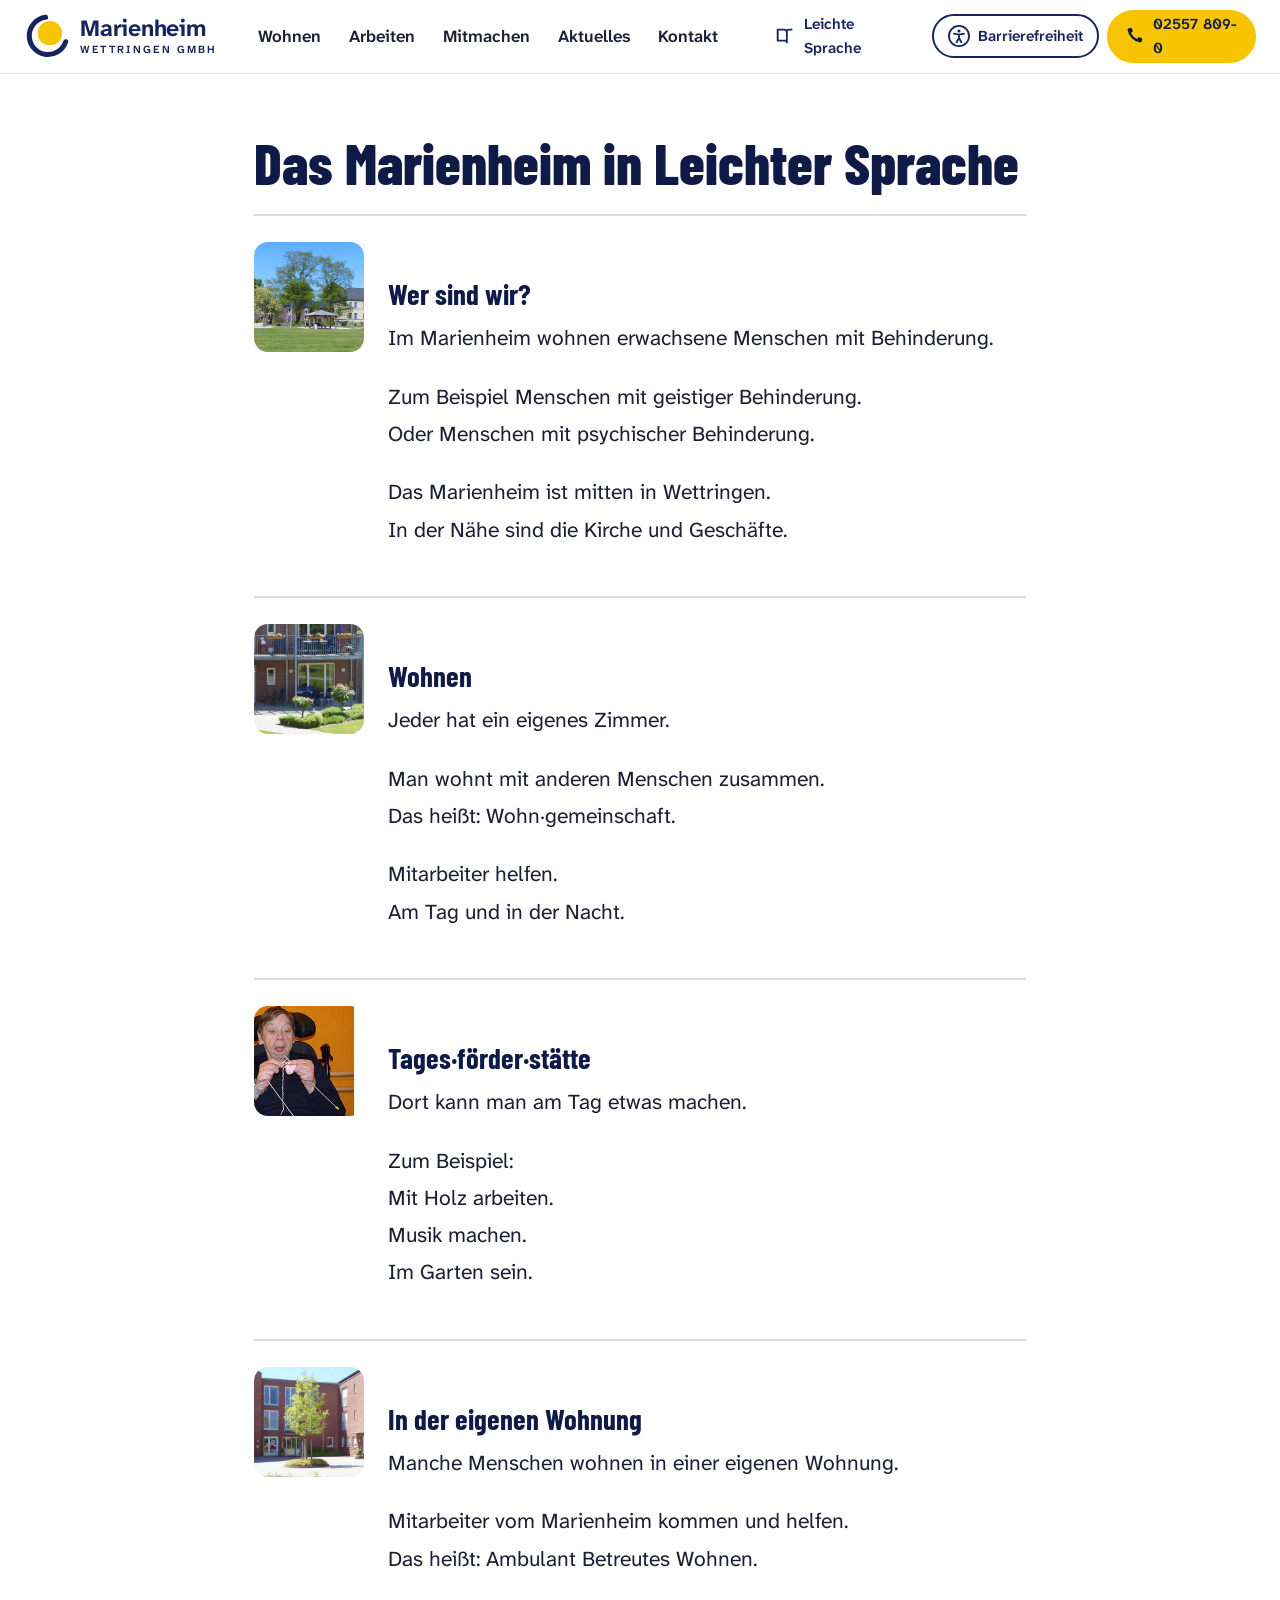
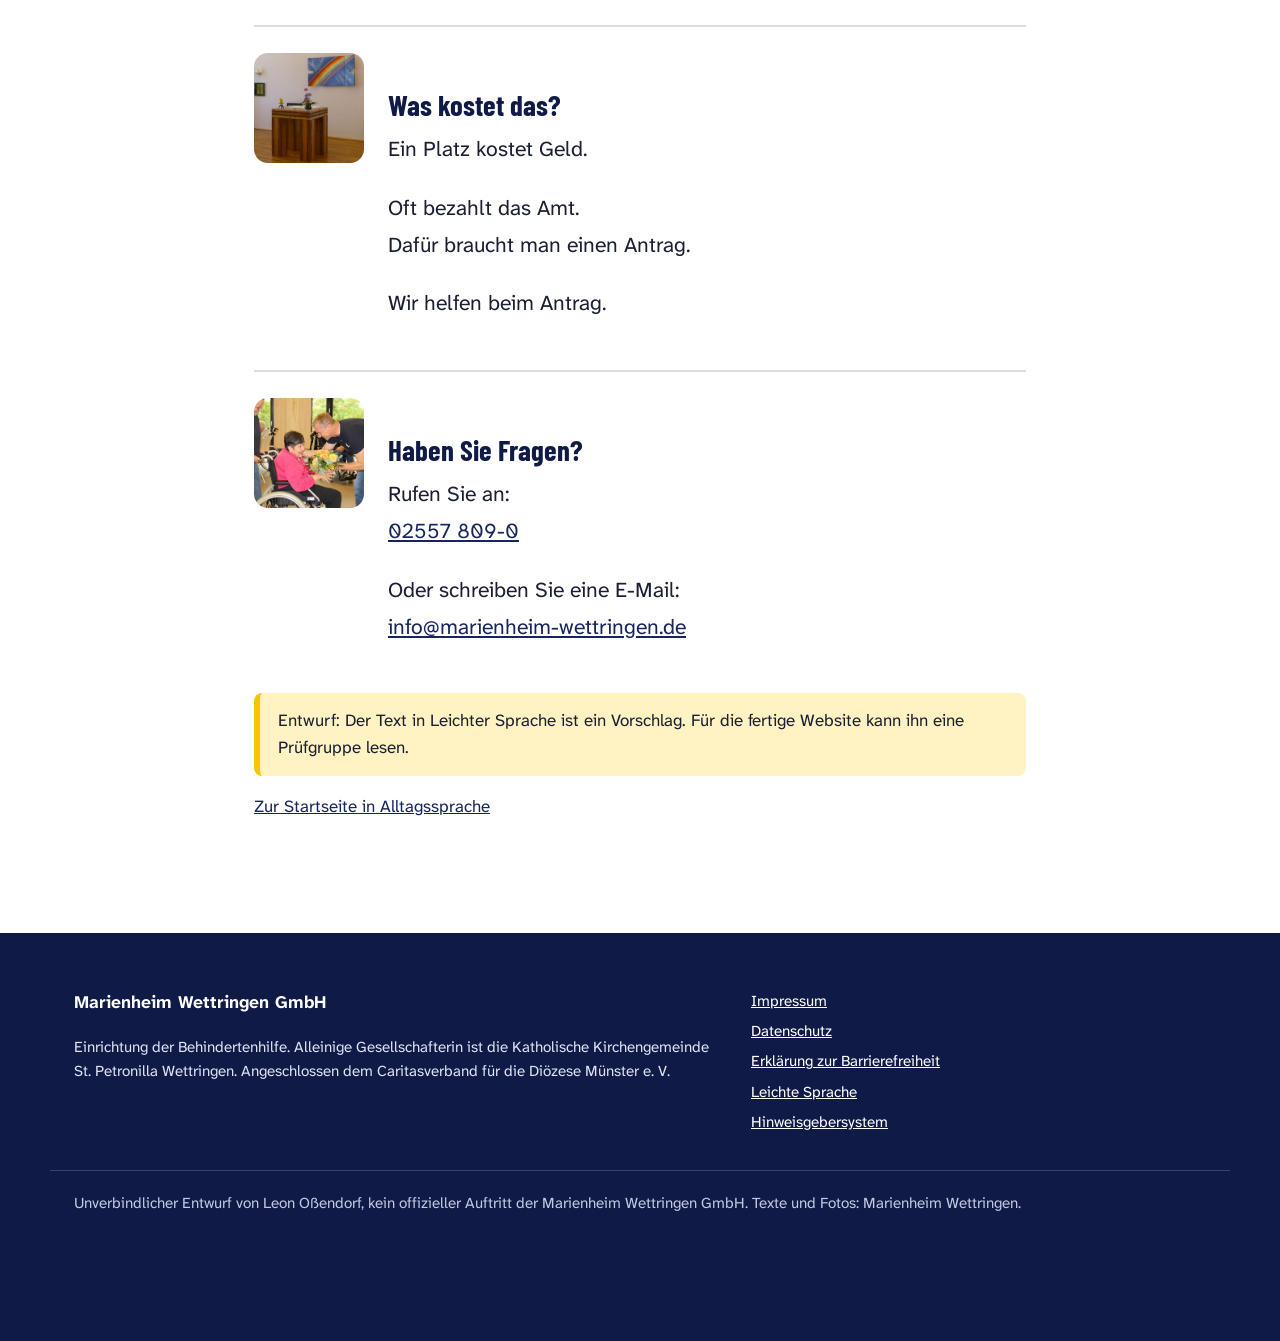
==== leichte-sprache.html @ 82c479a9 "Entwurf Marienheim Wettringen (Martin) Co-Authored-By: Claude Opus 5.5 <noreply@anthropic.com>" ====
<!DOCTYPE html>
<html lang="de-DE">
<head>
<meta charset="utf-8">
<meta name="viewport" content="width=device-width, initial-scale=1">
<meta name="robots" content="noindex,nofollow">
<title>Leichte Sprache – Marienheim Wettringen (Entwurf)</title>
<meta name="description" content="Unverbindlicher Entwurf: Marienheim Wettringen, Einrichtung der Behindertenhilfe mitten in Wettringen.">
<link rel="preload" href="fonts/atkinson-var.woff2" as="font" type="font/woff2" crossorigin>
<link rel="preload" href="fonts/barlow-condensed-latin-800-normal.woff2" as="font" type="font/woff2" crossorigin>
<link rel="stylesheet" href="css/style.css?v=1">
<link rel="icon" href="img/favicon.svg" type="image/svg+xml">
<script>try{var a=JSON.parse(localStorage.getItem('mh-a11y')||'{}');var c=document.documentElement.classList;if(a.size)c.add('fs-'+a.size);if(a.contrast)c.add('hc');if(a.spacing)c.add('ls');if(a.motion)c.add('nomotion');}catch(e){}</script>
</head>
<body>
<a class="skip" href="#inhalt">Zum Inhalt springen</a>

<header class="kopf" id="kopf">
  <div class="kopf__in">
    <a class="logo" href="./" aria-label="Marienheim Wettringen GmbH, zur Startseite">
      <svg class="logo__zeichen" viewBox="0 0 64 64" aria-hidden="true" focusable="false">
        <circle cx="36" cy="28" r="17" fill="var(--gelb)"/>
        <path d="M30 6 A26 26 0 1 0 58 40" fill="none" stroke="var(--blau)" stroke-width="7" stroke-linecap="round"/>
      </svg>
      <span class="logo__text"><span class="logo__name">Marienheim</span><span class="logo__ort">Wettringen GmbH</span></span>
    </a>
    <nav class="hauptnav" aria-label="Hauptmenü">
      <ul>
        <li><a href="./#wohnen">Wohnen</a></li>
        <li><a href="./#arbeiten">Arbeiten</a></li>
        <li><a href="./#mitmachen">Mitmachen</a></li>
        <li><a href="./#aktuelles">Aktuelles</a></li>
        <li><a href="./#kontakt">Kontakt</a></li>
      </ul>
    </nav>
    <div class="kopf__werkzeug">
      <a class="ls-link" href="leichte-sprache.html"><svg viewBox="0 0 24 24" aria-hidden="true"><path d="M4 5h7a3 3 0 0 1 3 3v11a2 2 0 0 0-2-2H4zM20 5h-4a2 2 0 0 0-2 2" fill="none" stroke="currentColor" stroke-width="2" stroke-linejoin="round"/></svg>Leichte Sprache</a>
      <button class="a11y-knopf" type="button" aria-expanded="false" aria-controls="a11y-panel">
        <svg viewBox="0 0 24 24" aria-hidden="true"><circle cx="12" cy="12" r="11" fill="none" stroke="currentColor" stroke-width="2"/><circle cx="12" cy="6.6" r="1.7" fill="currentColor"/><path d="M6.5 9.4l5.5 1.2 5.5-1.2M12 10.6v3.6l-2.6 4.6M12 14.2l2.6 4.6" fill="none" stroke="currentColor" stroke-width="2" stroke-linecap="round" stroke-linejoin="round"/></svg>
        <span>Barrierefreiheit</span>
      </button>
      <a class="tel-knopf" href="tel:+4925578090" aria-label="Anrufen: 02557 809-0"><svg viewBox="0 0 24 24" aria-hidden="true"><path d="M6.6 3.5l2.6-.6 1.6 4-2 1.5a12 12 0 0 0 6.8 6.8l1.5-2 4 1.6-.6 2.6a2 2 0 0 1-2 1.6A16.5 16.5 0 0 1 5 5.5a2 2 0 0 1 1.6-2z" fill="currentColor"/></svg><span>02557 809-0</span></a>
    </div>
  </div>

  <div class="a11y-panel" id="a11y-panel" hidden>
    <div class="a11y-panel__in">
      <h2 class="a11y-panel__titel">Seite anpassen</h2>
      <div class="a11y-gruppe" role="group" aria-label="Schriftgröße">
        <span class="a11y-label">Schriftgröße</span>
        <button type="button" data-size="" aria-pressed="true">Normal</button>
        <button type="button" data-size="1" aria-pressed="false">Größer</button>
        <button type="button" data-size="2" aria-pressed="false">Sehr groß</button>
      </div>
      <div class="a11y-gruppe">
        <button type="button" class="a11y-schalter" data-toggle="contrast" aria-pressed="false">Starker Kontrast</button>
        <button type="button" class="a11y-schalter" data-toggle="spacing" aria-pressed="false">Mehr Zeilenabstand</button>
        <button type="button" class="a11y-schalter" data-toggle="motion" aria-pressed="false">Bewegungen aus</button>
        <button type="button" class="a11y-schalter" id="vorlesen" aria-pressed="false">Seite vorlesen</button>
      </div>
      <p class="a11y-links"><a href="leichte-sprache.html">Diese Seite in Leichter Sprache</a> · <a href="barrierefreiheit.html">Erklärung zur Barrierefreiheit</a></p>
      <button type="button" class="a11y-zu" aria-label="Einstellungen schließen">Schließen</button>
    </div>
  </div>
</header>
<main id="inhalt" class="unterseite"><div class="rahmen">
<h1>Das Marienheim in Leichter Sprache</h1>
<div class="ls-text">
<div class="ls-block"><img src="img/gelaende-kirche.jpg" alt="Das Gelände vom Marienheim mit Wiese und Häusern."><div>
<h2>Wer sind wir?</h2>
<p>Im Marienheim wohnen erwachsene Menschen mit Behinderung.</p>
<p>Zum Beispiel Menschen mit geistiger Behinderung.<br>Oder Menschen mit psychischer Behinderung.</p>
<p>Das Marienheim ist mitten in Wettringen.<br>In der Nähe sind die Kirche und Geschäfte.</p></div></div>
<div class="ls-block"><img src="img/terrasse.jpg" alt="Ein Wohnhaus mit Terrasse und Balkon."><div>
<h2>Wohnen</h2>
<p>Jeder hat ein eigenes Zimmer.</p>
<p>Man wohnt mit anderen Menschen zusammen.<br>Das heißt: Wohn·gemeinschaft.</p>
<p>Mitarbeiter helfen.<br>Am Tag und in der Nacht.</p></div></div>
<div class="ls-block"><img src="img/tfs-2.jpg" alt="Ein Mann lacht bei einer Bastel·arbeit."><div>
<h2>Tages·förder·stätte</h2>
<p>Dort kann man am Tag etwas machen.</p>
<p>Zum Beispiel:<br>Mit Holz arbeiten.<br>Musik machen.<br>Im Garten sein.</p></div></div>
<div class="ls-block"><img src="img/wohnhaus.jpg" alt="Ein Wohnhaus aus rotem Backstein."><div>
<h2>In der eigenen Wohnung</h2>
<p>Manche Menschen wohnen in einer eigenen Wohnung.</p>
<p>Mitarbeiter vom Marienheim kommen und helfen.<br>Das heißt: Ambulant Betreutes Wohnen.</p></div></div>
<div class="ls-block"><img src="img/kapelle.jpg" alt="Ein heller Raum mit Altar."><div>
<h2>Was kostet das?</h2>
<p>Ein Platz kostet Geld.</p>
<p>Oft bezahlt das Amt.<br>Dafür braucht man einen Antrag.</p>
<p>Wir helfen beim Antrag.</p></div></div>
<div class="ls-block"><img src="img/patronatsfest.jpg" alt="Ein Mann schenkt einer Frau Blumen."><div>
<h2>Haben Sie Fragen?</h2>
<p>Rufen Sie an:<br><a href="tel:+4925578090">02557 809-0</a></p>
<p>Oder schreiben Sie eine E-Mail:<br><a href="mailto:info@marienheim-wettringen.de">info@marienheim-wettringen.de</a></p></div></div>
</div>
<p class="vermerk">Entwurf: Der Text in Leichter Sprache ist ein Vorschlag. Für die fertige Website kann ihn eine Prüfgruppe lesen.</p>
<p><a href="./">Zur Startseite in Alltagssprache</a></p>
</div></main>
<footer class="fuss">
  <div class="rahmen fuss__raster">
    <div>
      <p class="fuss__name">Marienheim Wettringen GmbH</p>
      <p>Einrichtung der Behindertenhilfe. Alleinige Gesellschafterin ist die Katholische Kirchengemeinde St.&nbsp;Petronilla Wettringen. Angeschlossen dem Caritasverband für die Diözese Münster e.&nbsp;V.</p>
    </div>
    <ul class="fuss__links">
      <li><a href="impressum.html">Impressum</a></li>
      <li><a href="datenschutz.html">Datenschutz</a></li>
      <li><a href="barrierefreiheit.html">Erklärung zur Barrierefreiheit</a></li>
      <li><a href="leichte-sprache.html">Leichte Sprache</a></li>
      <li><a href="https://marienheim-wettringen.interne-meldestelle.de/" rel="noopener">Hinweisgebersystem</a></li>
    </ul>
  </div>
  <div class="rahmen fuss__entwurf">
    <p>Unverbindlicher Entwurf von Leon Oßendorf, kein offizieller Auftritt der Marienheim Wettringen GmbH. Texte und Fotos: Marienheim Wettringen.</p>
  </div>
</footer>
<script src="js/main.js?v=1" defer></script>
</body>
</html>
---- css/style.css ----
@font-face{font-family:"Atkinson";src:url(../fonts/atkinson-var.woff2) format("woff2");font-weight:200 800;font-display:swap}
@font-face{font-family:"Barlow C";src:url(../fonts/barlow-condensed-latin-600-normal.woff2) format("woff2");font-weight:600;font-display:swap}
@font-face{font-family:"Barlow C";src:url(../fonts/barlow-condensed-latin-700-normal.woff2) format("woff2");font-weight:700;font-display:swap}
@font-face{font-family:"Barlow C";src:url(../fonts/barlow-condensed-latin-800-normal.woff2) format("woff2");font-weight:800;font-display:swap}

:root{
  --blau:#17255e; --blau-2:#22337a; --blau-tief:#0f1a47;
  --gelb:#f6c400; --gelb-hell:#fff3c4;
  --text:#1b1f33; --grau:#4f5468; --linie:#d9dce6; --flaeche:#f3f5fa;
  --fokus:#d6338a;
  --rahmen:1180px;
  --fs:1.0625rem;
  --lh:1.6;
  --display:"Barlow C","Arial Narrow",sans-serif;
}
html.fs-1{--fs:1.25rem}
html.fs-2{--fs:1.45rem}
html.ls{--lh:2}
html.ls p, html.ls li, html.ls dd{letter-spacing:.02em;word-spacing:.08em}

*,*::before,*::after{box-sizing:border-box}
html{scroll-behavior:smooth;scroll-padding-top:96px}
html.nomotion{scroll-behavior:auto}
body{margin:0;font-family:"Atkinson",system-ui,sans-serif;font-size:var(--fs);line-height:var(--lh);color:var(--text);background:#fff;-webkit-font-smoothing:antialiased}
img{max-width:100%;height:auto;display:block}
a{color:var(--blau)}
a:hover{text-decoration-thickness:2px}
:focus-visible{outline:3px solid var(--fokus);outline-offset:3px;border-radius:4px}
h1,h2,h3{line-height:1.12;margin:0}
p{margin:0 0 1em}
.rahmen{max-width:var(--rahmen);margin:0 auto;padding:0 24px}

.skip{position:absolute;left:12px;top:-60px;background:var(--blau);color:#fff;padding:12px 18px;border-radius:8px;z-index:100;font-weight:700}
.skip:focus{top:12px}

/* ---------- Kopf ---------- */
.kopf{position:sticky;top:0;z-index:50;background:#fff;border-bottom:1px solid var(--linie)}
.kopf__in{max-width:1320px;margin:0 auto;padding:10px 24px;display:flex;align-items:center;gap:28px}
.logo{display:flex;align-items:center;gap:10px;text-decoration:none;color:var(--blau);flex:none}
.logo__zeichen{width:46px;height:46px}
.logo__text{display:flex;flex-direction:column;line-height:1}
.logo__name{font-weight:700;font-size:1.45rem;letter-spacing:-.01em}
.logo__ort{font-size:.68rem;letter-spacing:.2em;text-transform:uppercase;margin-top:4px;font-weight:600}
.hauptnav ul{list-style:none;margin:0;padding:0;display:flex;gap:4px}
.hauptnav a{display:block;padding:10px 12px;text-decoration:none;font-weight:600;color:var(--text);border-radius:8px}
.hauptnav a:hover{background:var(--flaeche);color:var(--blau)}
.kopf__werkzeug{margin-left:auto;display:flex;align-items:center;gap:8px}
.ls-link,.a11y-knopf,.tel-knopf{display:inline-flex;align-items:center;gap:8px;min-height:44px;padding:0 14px;border-radius:999px;font:inherit;font-weight:600;font-size:.95rem;text-decoration:none;cursor:pointer}
.ls-link svg,.a11y-knopf svg,.tel-knopf svg{width:22px;height:22px;flex:none}
.ls-link{color:var(--blau);border:2px solid transparent}
.ls-link:hover{border-color:var(--linie)}
.a11y-knopf{background:#fff;color:var(--blau);border:2px solid var(--blau)}
.a11y-knopf[aria-expanded="true"]{background:var(--blau);color:#fff}
.tel-knopf{background:var(--gelb);color:var(--blau-tief);border:2px solid var(--gelb)}
.tel-knopf:hover{background:#ffd633}

.a11y-panel{border-top:1px solid var(--linie);background:var(--flaeche)}
.a11y-panel__in{max-width:1320px;margin:0 auto;padding:18px 24px;display:flex;flex-wrap:wrap;gap:14px 28px;align-items:center}
.a11y-panel__titel{font-size:1.1rem;width:100%}
.a11y-gruppe{display:flex;flex-wrap:wrap;gap:8px;align-items:center}
.a11y-label{font-weight:700;margin-right:4px}
.a11y-panel button{min-height:44px;padding:0 16px;border-radius:999px;border:2px solid var(--blau);background:#fff;color:var(--blau);font:inherit;font-weight:600;cursor:pointer}
.a11y-panel button[aria-pressed="true"]{background:var(--blau);color:#fff}
.a11y-links{margin:0}
.a11y-panel .a11y-zu{margin-left:auto;border-color:var(--grau);color:var(--grau)}

.stellen-band{display:flex;flex-wrap:wrap;gap:6px 14px;align-items:center;justify-content:center;padding:11px 24px;background:var(--blau);color:#fff;text-decoration:none;font-size:.98rem;text-align:center}
.stellen-band__punkt{width:10px;height:10px;border-radius:50%;background:var(--gelb);box-shadow:0 0 0 4px rgba(246,196,0,.25)}
.stellen-band__pfeil{font-weight:700;color:var(--gelb);white-space:nowrap}
.stellen-band:hover .stellen-band__pfeil{text-decoration:underline}

/* ---------- Hero ---------- */
.hero{position:relative;display:grid;grid-template-columns:minmax(0,1.35fr) minmax(0,1fr);max-width:1320px;margin:0 auto;padding:0 0 64px}
.hero__flaeche{background:var(--gelb);border-top-right-radius:42% 100%;padding:64px 22% 72px 24px;margin-right:-14%}
.hero__text{max-width:660px;margin-left:auto;margin-right:0}
@media (min-width:1321px){.hero__flaeche{margin-left:calc((100vw - 1320px)/-2);padding-left:calc((100vw - 1320px)/2 + 24px)}}
.hero__titel{font-family:var(--display);font-weight:800;color:var(--blau-tief);font-size:clamp(3rem,6.4vw,5.6rem);line-height:.95;letter-spacing:-.005em;text-wrap:balance}
.hero__herkunft{margin:14px 0 26px;font-size:.95rem;color:var(--blau-tief);font-weight:600;display:flex;align-items:center;gap:10px}
.hero__herkunft::before{content:"";width:34px;height:3px;background:var(--blau);border-radius:2px}
.hero__lead{font-size:1.15em;max-width:36em;color:#14183a}

.wege{margin-top:30px}
.wege__vor{font-family:var(--display);font-weight:700;font-size:1.5rem;color:var(--blau-tief);margin:0 0 6px}
.wege__liste{list-style:none;margin:0;padding:0;border-top:2px solid var(--blau)}
.weg{display:grid;grid-template-columns:1fr auto;align-items:center;column-gap:16px;padding:14px 4px 14px 0;border-bottom:2px solid var(--blau);text-decoration:none;color:var(--blau-tief)}
.weg__haupt{font-family:var(--display);font-weight:700;font-size:clamp(1.45rem,2.4vw,1.9rem);line-height:1.1}
.weg__neben{grid-column:1;font-size:.95rem;color:#2a2f4f}
.weg__pfeil{grid-row:1 / span 2;grid-column:2;width:48px;height:48px;border-radius:50%;display:grid;place-items:center;background:var(--blau);color:var(--gelb);font-size:1.4rem;transition:transform .35s ease,background .35s ease}
.weg:hover .weg__pfeil,.weg:focus-visible .weg__pfeil{transform:translateX(6px);background:var(--blau-tief)}
.weg:hover .weg__haupt{text-decoration:underline;text-decoration-thickness:2px;text-underline-offset:5px}

.hero__bild{position:relative;margin:56px 24px 0 0;align-self:start;z-index:2}
.hero__kreis{position:relative;width:min(100%,500px);aspect-ratio:1;border-radius:50%;overflow:hidden;margin-left:auto;box-shadow:0 24px 60px -24px rgba(15,26,71,.45);border:10px solid #fff}
.hero__kreis img{width:100%;height:100%;object-fit:cover;object-position:50% 30%}
.hero__bogen{position:absolute;width:min(112%,560px);right:-6%;top:-6%;pointer-events:none;overflow:visible}
.hero__bogen path{stroke-dasharray:1;stroke-dashoffset:1;animation:bogen 1.6s .3s cubic-bezier(.65,0,.35,1) forwards}
@keyframes bogen{to{stroke-dashoffset:0}}
.hero__bild figcaption{margin:22px 0 0 auto;max-width:300px;font-size:.92rem;color:var(--grau);text-align:right}

/* ---------- Allgemein ---------- */
.titel{font-family:var(--display);font-weight:800;font-size:clamp(2.2rem,4.2vw,3.4rem);color:var(--blau-tief);letter-spacing:-.005em;text-wrap:balance}
.titel--hell{color:#fff}
.untertitel{font-family:var(--display);font-weight:700;font-size:1.7rem;color:var(--blau-tief);margin-bottom:10px}
.untertitel--klein{font-size:1.35rem;margin-top:28px}
.einleitung{font-size:1.12em;color:var(--grau);max-width:40em;margin-top:16px}
.einleitung--hell{color:#dfe3f3}
.knopf{display:inline-flex;align-items:center;justify-content:center;min-height:48px;padding:0 24px;border-radius:999px;background:var(--blau);color:#fff;font:inherit;font-weight:700;text-decoration:none;border:2px solid var(--blau);cursor:pointer;transition:background .25s ease,transform .25s ease}
.knopf:hover{background:var(--blau-tief);transform:translateY(-1px)}
.knopf--rand{background:#fff;color:var(--blau)}
.knopf--rand:hover{background:var(--flaeche)}
.knopf--gross{min-height:56px;padding:0 36px;font-size:1.08em}

/* ---------- Wohnen ---------- */
.wohnen{padding:40px 0 96px}
.wohnen__kopf{max-width:820px}
.angebote{list-style:none;margin:48px 0 0;padding:0;border-top:1px solid var(--linie)}
.angebot{display:grid;grid-template-columns:150px 1fr auto;gap:24px;align-items:center;padding:26px 0;border-bottom:1px solid var(--linie)}
.angebot__zahl{font-family:var(--display);font-weight:800;font-size:4.2rem;line-height:1;color:var(--blau);display:flex;align-items:center;gap:12px}
.angebot__zahl::after{content:"";width:16px;height:16px;border-radius:50%;background:var(--gelb);flex:none}
.angebot__zahl--wort{font-size:2.6rem}
.angebot__text h3{font-size:1.3rem;color:var(--blau-tief);margin-bottom:6px}
.angebot__text p{margin:0;color:var(--grau);max-width:42em}
.angebot__knopf{white-space:nowrap;font-weight:700;text-decoration:none;color:var(--blau);border:2px solid var(--blau);border-radius:999px;padding:11px 20px;min-height:48px;display:inline-flex;align-items:center;transition:background .25s,color .25s}
.angebot__knopf:hover{background:var(--blau);color:#fff}

.weg-zum-platz{margin-top:64px;background:var(--flaeche);border-radius:28px;padding:40px}
.schritte{list-style:none;margin:20px 0 0;padding:0;display:grid;grid-template-columns:repeat(3,1fr);gap:28px;counter-reset:s}
.schritte li{display:flex;gap:16px;align-items:flex-start}
.schritte__nr{flex:none;width:44px;height:44px;border-radius:50%;background:var(--gelb);color:var(--blau-tief);font-family:var(--display);font-weight:800;font-size:1.5rem;display:grid;place-items:center}
.schritte strong{color:var(--blau-tief)}

.gelaende{margin-top:64px;display:grid;grid-template-columns:2fr 1fr 1fr;grid-template-rows:auto auto;gap:14px}
.gelaende figure{margin:0;position:relative;overflow:hidden;border-radius:18px}
.gelaende img{width:100%;height:100%;object-fit:cover;aspect-ratio:16/10;transition:transform .8s ease}
.gelaende figure:hover img{transform:scale(1.03)}
.gelaende__gross{grid-row:span 2}
.gelaende__gross img{aspect-ratio:auto;min-height:100%}
.gelaende figure:nth-child(4){grid-column:2 / span 2}
.gelaende figure:nth-child(4) img{aspect-ratio:21/8}
.gelaende figcaption{position:absolute;left:12px;bottom:12px;background:rgba(255,255,255,.94);color:var(--blau-tief);font-weight:600;font-size:.9rem;padding:5px 12px;border-radius:999px}

/* ---------- Arbeiten ---------- */
.arbeiten{background:var(--blau);color:#fff;padding:96px 0;position:relative;overflow:hidden}
.arbeiten::before{content:"";position:absolute;width:520px;height:520px;border-radius:50%;border:60px solid rgba(246,196,0,.12);right:-200px;top:-220px}
.arbeiten__raster{display:grid;grid-template-columns:minmax(0,1fr) minmax(0,1.1fr);gap:56px;position:relative}
.arbeiten__bild{margin:32px 0 0;max-width:460px}
.arbeiten__bild img{border-radius:20px;border:6px solid var(--gelb)}
.arbeiten__bild figcaption{font-size:.9rem;color:#c9cfe8;margin-top:10px}
.was-wir-bieten{list-style:none;margin:28px 0 0;padding:0}
.was-wir-bieten li{position:relative;padding:6px 0 6px 34px;color:#fff}
.was-wir-bieten li::before{content:"";position:absolute;left:0;top:13px;width:18px;height:18px;border-radius:50%;background:var(--gelb)}
.stellen__hinweis{color:#dfe3f3;margin-bottom:14px}
.stellen__liste{list-style:none;margin:0;padding:0;display:grid;gap:12px}
.stelle{display:grid;grid-template-columns:auto 1fr;grid-template-rows:auto auto;column-gap:16px;align-items:center;padding:18px 20px;border-radius:16px;background:#fff;color:var(--text);text-decoration:none;border:2px solid #fff;transition:transform .3s ease,box-shadow .3s ease}
.stelle:hover,.stelle:focus-visible{transform:translateX(6px);box-shadow:-6px 0 0 var(--gelb)}
.stelle__art{grid-row:span 2;font-family:var(--display);font-weight:700;font-size:.95rem;text-transform:uppercase;letter-spacing:.06em;background:var(--gelb);color:var(--blau-tief);border-radius:8px;padding:6px 10px;min-width:98px;text-align:center}
.stelle--aus .stelle__art{background:#dfe6ff}
.stelle--frei .stelle__art{background:#e8f4ea}
.stelle__name{font-weight:700;font-size:1.1rem;color:var(--blau-tief)}
.stelle__info{font-size:.94rem;color:var(--grau)}
.stellen__fuss{margin-top:22px;color:#dfe3f3}
.stellen__fuss a{color:#fff}

/* ---------- Aktuelles ---------- */
.aktuelles{padding:96px 0}
.beitraege{display:grid;grid-template-columns:repeat(3,1fr);gap:32px;margin-top:40px}
.beitrag img{border-radius:18px;aspect-ratio:4/3;object-fit:cover;width:100%}
.beitrag:nth-child(2){margin-top:48px}
.beitrag__text{padding-top:18px}
.beitrag__marke{font-size:.9rem;font-weight:700;color:var(--blau);margin-bottom:6px}
.beitrag h3{font-size:1.35rem;color:var(--blau-tief);margin-bottom:8px}
.beitrag p{color:var(--grau)}
details summary{cursor:pointer;font-weight:700;color:var(--blau);display:inline-flex;align-items:center;gap:8px;min-height:44px}
details summary::marker{content:""}
details summary::after{content:"+";display:grid;place-items:center;width:26px;height:26px;border-radius:50%;background:var(--gelb);color:var(--blau-tief);font-weight:800}
details[open] summary::after{content:"–"}

/* ---------- Mitmachen ---------- */
.mitmachen{padding:96px 0;background:var(--gelb-hell)}
.mitmachen__raster{display:grid;grid-template-columns:minmax(0,.8fr) minmax(0,1.2fr);gap:56px;align-items:start}
.mitmachen__bild{margin:0}
.mitmachen__bild img{border-radius:50% 50% 24px 24px / 38% 38% 24px 24px;border:8px solid #fff;box-shadow:0 20px 40px -24px rgba(15,26,71,.5)}
.mitmachen__bild figcaption{font-size:.9rem;color:var(--grau);margin-top:10px}
.mitmachen__spalten{display:grid;grid-template-columns:1fr 1fr;gap:36px;margin-top:28px}
.ansprech{font-weight:600;color:var(--blau-tief)}
.platzhalter{font-size:.92rem;color:var(--grau);border:1px dashed #b9a24a;border-radius:10px;padding:8px 12px;display:inline-block}

/* ---------- Kontakt / Formular ---------- */
.kontakt{padding:96px 0}
.kontakt__raster{display:grid;grid-template-columns:minmax(0,1.5fr) minmax(0,1fr);gap:56px;align-items:start}
.formular{margin-top:28px}
.formular fieldset{border:0;margin:0 0 22px;padding:0}
.formular legend{font-weight:700;color:var(--blau-tief);margin-bottom:10px;padding:0}
.opt{font-weight:400;color:var(--grau);font-size:.92em}
.chips{display:flex;flex-wrap:wrap;gap:10px}
.chip{position:relative;cursor:pointer}
.chip input{position:absolute;opacity:0;inset:0;margin:0;cursor:pointer}
.chip span{display:inline-flex;align-items:center;min-height:46px;padding:0 18px;border-radius:999px;border:2px solid #aeb4c8;background:#fff;color:var(--text);font-weight:600;transition:background .2s,border-color .2s,color .2s}
.chip input:checked + span{background:var(--blau);border-color:var(--blau);color:#fff}
.chip input:checked + span::before{content:"✓";margin-right:8px;color:var(--gelb)}
.chip input:focus-visible + span{outline:3px solid var(--fokus);outline-offset:3px}
.chip:hover span{border-color:var(--blau)}
.weiche .chip span{font-size:1.02em}
.zweig{border-left:4px solid var(--gelb);padding-left:18px;margin-bottom:22px}
.felder{display:grid;grid-template-columns:repeat(3,1fr);gap:14px}
.feld{display:flex;flex-direction:column;gap:6px;margin-bottom:14px}
.feld label{font-weight:700;color:var(--blau-tief)}
.feld input,.feld textarea{font:inherit;color:var(--text);background:#fff;border:2px solid #8d93a8;border-radius:12px;padding:12px 14px;min-height:50px;width:100%}
.feld input[type=file]{padding:10px}
.feld input:focus,.feld textarea:focus{border-color:var(--blau);outline:3px solid var(--fokus);outline-offset:1px}
.formular__hinweis{background:var(--flaeche);border-radius:10px;padding:10px 14px;font-size:.95rem;color:var(--grau);margin:0}
.formular__klein{font-size:.92rem;color:var(--grau);margin:-6px 0 16px}
.formular__fehler{color:#a4161a;font-weight:700;background:#fdeceb;border-radius:10px;padding:10px 14px}
.feld.ist-fehler input{border-color:#a4161a}
.danke{margin-top:28px;background:var(--flaeche);border-radius:24px;padding:36px;text-align:left}
.danke svg{width:64px;height:64px;margin-bottom:12px}
.danke h3{font-family:var(--display);font-size:2rem;color:var(--blau-tief);margin-bottom:10px}
.danke__entwurf{font-size:.92rem;color:var(--grau)}
.kontaktdaten{background:var(--blau);color:#fff;border-radius:28px;padding:36px;position:sticky;top:110px}
.kontaktdaten .untertitel{color:#fff}
.kontaktdaten a{color:#fff}
.gross-link{font-family:var(--display);font-weight:800;font-size:2rem;text-decoration:none;color:var(--gelb)!important}
.personen{margin:0}
.personen div{padding:10px 0;border-top:1px solid rgba(255,255,255,.2)}
.personen dt{font-weight:700}
.personen dd{margin:0;color:#dfe3f3;font-size:.95rem}

/* ---------- Fuß ---------- */
.fuss{background:var(--blau-tief);color:#dfe3f3;padding:56px 0 110px;font-size:.95rem}
.fuss__raster{display:grid;grid-template-columns:1.4fr 1fr;gap:40px}
.fuss__name{font-weight:700;color:#fff;font-size:1.1rem}
.fuss a{color:#fff}
.fuss__links{list-style:none;margin:0;padding:0;display:grid;gap:6px}
.fuss__entwurf{margin-top:36px;padding-top:20px;border-top:1px solid rgba(255,255,255,.18);color:#c3c9e2}

.handyleiste{display:none}
.nowrap{white-space:nowrap}

/* ---------- Einblenden ---------- */
.zeige{opacity:0;transform:translateY(18px);transition:opacity .6s ease,transform .6s ease}
.zeige.ist-da{opacity:1;transform:none}
html.nomotion .zeige{opacity:1;transform:none;transition:none}
html.nomotion .hero__bogen path{animation:none;stroke-dashoffset:0}
html.nomotion *{transition:none!important}
@media (prefers-reduced-motion:reduce){
  html{scroll-behavior:auto}
  .zeige{opacity:1;transform:none;transition:none}
  .hero__bogen path{animation:none;stroke-dashoffset:0}
  *{transition:none!important}
}

/* ---------- Kontrast ---------- */
html.hc{--grau:#1b1f33;--linie:#1b1f33;--flaeche:#fff}
html.hc body{background:#fff}
html.hc .einleitung--hell,html.hc .stellen__hinweis,html.hc .stellen__fuss,html.hc .personen dd,html.hc .fuss{color:#fff}
html.hc .chip span,html.hc .feld input,html.hc .feld textarea{border-color:#000}
html.hc a{text-decoration:underline}
html.hc .mitmachen{background:#fff}

/* ---------- Unterseiten ---------- */
.unterseite{padding:56px 0 96px}
.unterseite .rahmen{max-width:820px}
.unterseite h1{font-family:var(--display);font-weight:800;font-size:clamp(2.4rem,5vw,3.6rem);color:var(--blau-tief);margin-bottom:20px}
.unterseite h2{font-family:var(--display);font-weight:700;font-size:1.8rem;color:var(--blau-tief);margin:36px 0 10px}
.vermerk{background:var(--gelb-hell);border-left:6px solid var(--gelb);padding:14px 18px;border-radius:8px}
.ls-text{font-size:1.25em;line-height:1.75}
.ls-text p{max-width:30em}
.ls-block{display:grid;grid-template-columns:110px 1fr;gap:24px;align-items:start;padding:26px 0;border-top:2px solid var(--linie)}
.ls-block img{border-radius:14px;aspect-ratio:1;object-fit:cover}

/* ---------- Tablet ---------- */
@media (max-width:1120px){
  .hauptnav{display:none}
  .ls-link span,.ls-link{font-size:.9rem}
}
@media (max-width:980px){
  .hero{grid-template-columns:1fr;padding-bottom:40px}
  .hero__flaeche{margin-right:0;border-top-right-radius:0;border-radius:0 0 50% 0 / 0 0 70px 0;padding:44px 24px 64px}
  .hero__text{margin:0;max-width:none}
  .hero__bild{margin:-30px 24px 0 auto;width:min(78vw,420px)}
  .hero__bogen{width:112%;right:-6%;top:-6%}
  .arbeiten__raster,.mitmachen__raster,.kontakt__raster{grid-template-columns:1fr;gap:40px}
  .kontaktdaten{position:static}
  .beitraege{grid-template-columns:1fr 1fr}
  .beitrag:nth-child(2){margin-top:0}
  .schritte{grid-template-columns:1fr}
  .felder{grid-template-columns:1fr 1fr}
}
/* ---------- Handy ---------- */
@media (max-width:640px){
  :root{--fs:1.0625rem}
  html.fs-1{--fs:1.22rem} html.fs-2{--fs:1.4rem}
  .kopf__in{padding:8px 16px;gap:10px}
  .logo__zeichen{width:38px;height:38px}
  .logo__name{font-size:1.2rem}
  .logo__ort{font-size:.6rem}
  .ls-link,.tel-knopf span{display:none}
  .tel-knopf{padding:0 11px}
  .a11y-knopf{padding:0 11px}
  .a11y-knopf span{position:absolute;width:1px;height:1px;overflow:hidden;clip:rect(0 0 0 0)}
  .stellen-band{font-size:.92rem;padding:10px 16px}
  .rahmen{padding:0 18px}
  .hero__flaeche{padding:36px 18px 56px}
  .hero__titel{font-size:3.25rem}
  .hero__lead{font-size:1.04em}
  .weg{padding:12px 0}
  .weg__pfeil{width:42px;height:42px}
  .hero__bild{margin-right:18px;width:76vw}
  .hero__bild figcaption{max-width:240px;font-size:.86rem}
  .angebot{grid-template-columns:1fr;gap:10px;padding:22px 0}
  .angebot__zahl{font-size:3.2rem}
  .angebot__zahl--wort{font-size:2.2rem}
  .angebot__knopf{justify-self:start}
  .weg-zum-platz{padding:26px 20px;border-radius:20px}
  .gelaende{grid-template-columns:1fr 1fr}
  .gelaende__gross{grid-column:1 / -1;grid-row:auto}
  .gelaende__gross img{aspect-ratio:16/9}
  .gelaende figure:nth-child(4){grid-column:1 / -1}
  .beitraege{grid-template-columns:1fr}
  .mitmachen__spalten{grid-template-columns:1fr}
  .felder{grid-template-columns:1fr}
  .stelle{grid-template-columns:1fr;row-gap:6px;padding:16px}
  .stelle__art{grid-row:auto;justify-self:start;min-width:0}
  .kontaktdaten{padding:28px 22px;border-radius:22px}
  .wohnen,.aktuelles,.mitmachen,.kontakt{padding-top:64px;padding-bottom:64px}
  .arbeiten{padding:64px 0}
  .handyleiste{display:grid;grid-template-columns:repeat(3,1fr);position:fixed;left:0;right:0;bottom:0;z-index:60;background:var(--blau);box-shadow:0 -6px 20px rgba(15,26,71,.25)}
  .handyleiste a{display:flex;align-items:center;justify-content:center;min-height:56px;color:#fff;text-decoration:none;font-weight:700;border-right:1px solid rgba(255,255,255,.18)}
  .handyleiste a:first-child{background:var(--gelb);color:var(--blau-tief)}
  .ls-block{grid-template-columns:1fr}
  .fuss__raster{grid-template-columns:1fr;gap:24px}
  .stellen-band{display:block}
  .stellen-band__punkt{display:inline-block;margin-right:8px;vertical-align:middle}
  .stellen-band__pfeil{display:block;margin-top:4px}
  .ls-block img{max-width:140px}
  .a11y-panel .a11y-zu{margin-left:0}
}
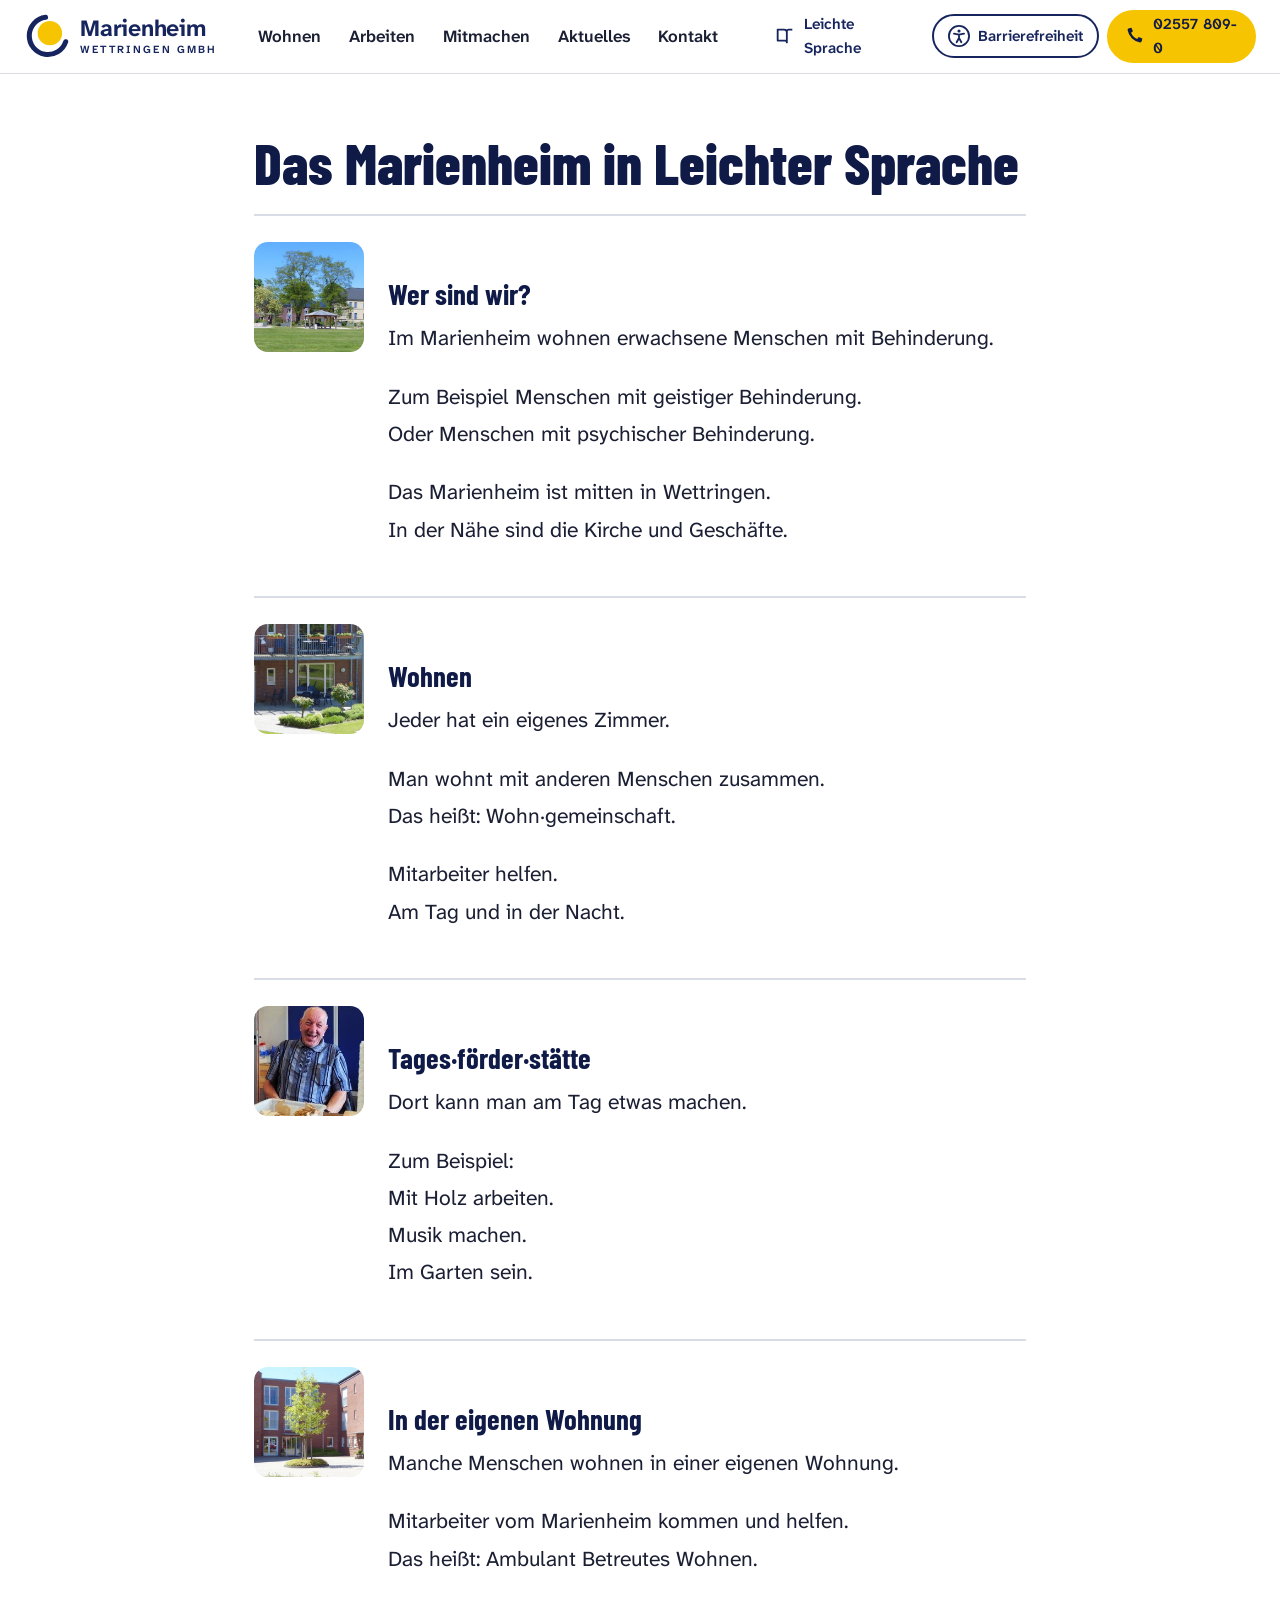
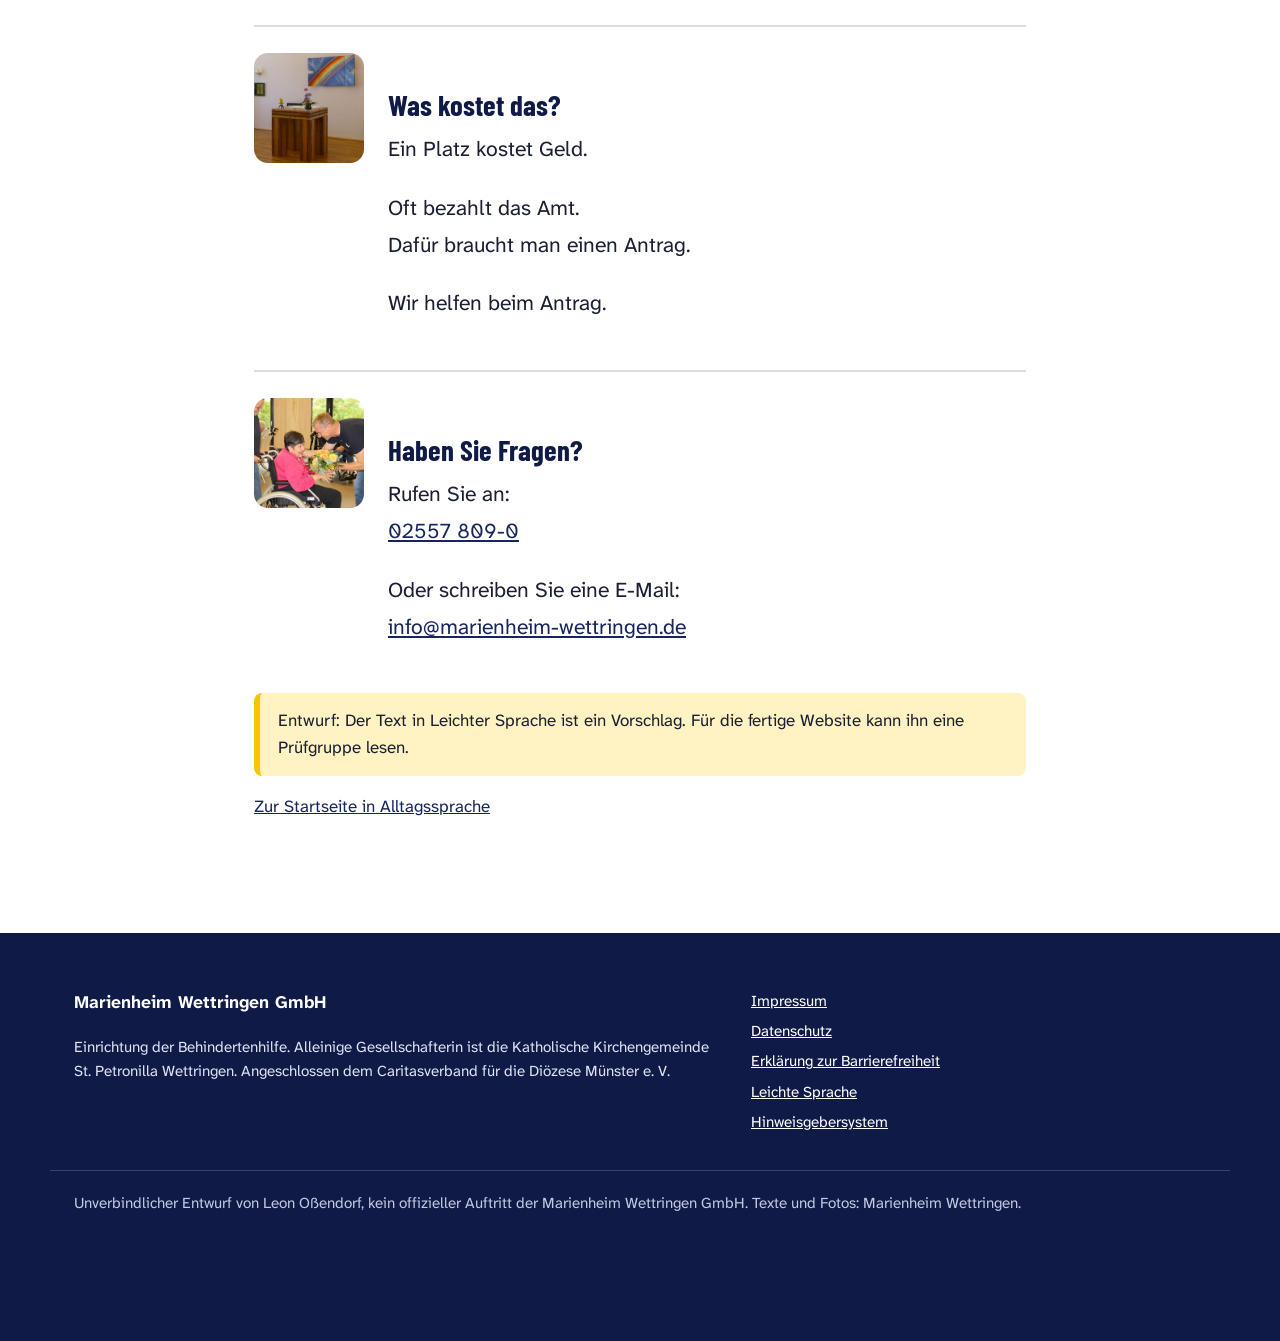
==== commit 46a2e4e9: "Bilder würdevoller: Wellness als Handdetail, Leichte Sprache mit lachendem Mann, unbenutzte Fotos en" ====
--- a/leichte-sprache.html
+++ b/leichte-sprache.html
@@ -76,7 +76,7 @@
 <p>Jeder hat ein eigenes Zimmer.</p>
 <p>Man wohnt mit anderen Menschen zusammen.<br>Das heißt: Wohn·gemeinschaft.</p>
 <p>Mitarbeiter helfen.<br>Am Tag und in der Nacht.</p></div></div>
-<div class="ls-block"><img src="img/tfs-2.jpg" alt="Ein Mann lacht bei einer Bastel·arbeit."><div>
+<div class="ls-block"><img src="img/tfs-lachen.jpg" alt="Ein Mann lacht bei einer Bastel·arbeit."><div>
 <h2>Tages·förder·stätte</h2>
 <p>Dort kann man am Tag etwas machen.</p>
 <p>Zum Beispiel:<br>Mit Holz arbeiten.<br>Musik machen.<br>Im Garten sein.</p></div></div>
